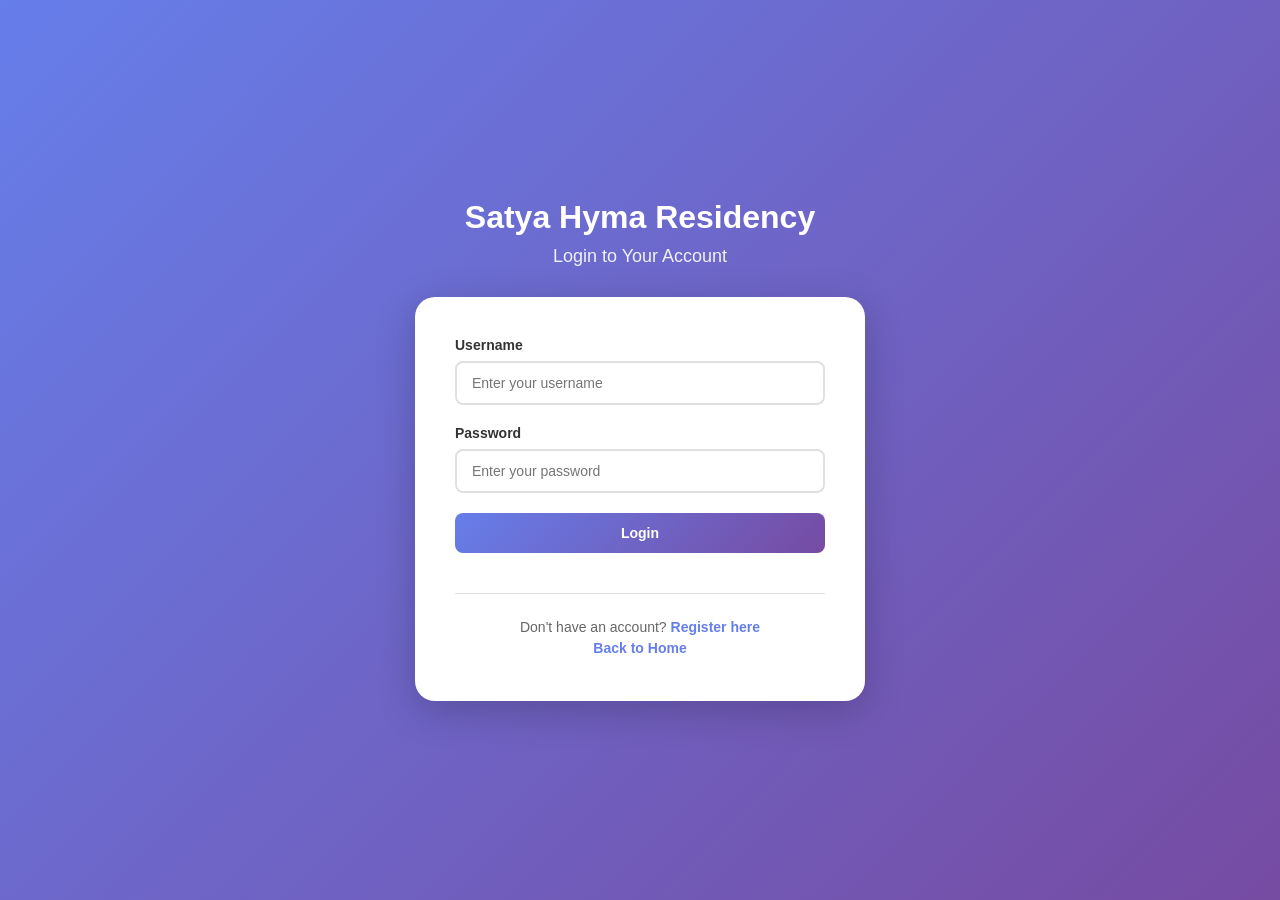
==== src/main/resources/static/login.html @ 8f85c64d "Initial Apartment Management System" ====
<!DOCTYPE html>
<html lang="en">
<head>
    <meta charset="UTF-8">
    <meta name="viewport" content="width=device-width, initial-scale=1.0">
    <title>Login - Satya Hyma Residency</title>
    <link rel="stylesheet" href="css/style.css">
</head>
<body>
    <div class="auth-container">
        <div class="auth-header">
            <h1>Satya Hyma Residency</h1>
            <p>Login to Your Account</p>
        </div>

        <div class="auth-box">
            <form id="loginForm" class="auth-form">
                <div class="form-group">
                    <label for="username">Username</label>
                    <input type="text" id="username" name="username" required
                           placeholder="Enter your username">
                </div>

                <div class="form-group">
                    <label for="password">Password</label>
                    <input type="password" id="password" name="password" required
                           placeholder="Enter your password">
                </div>

                <button type="submit" class="btn btn-primary btn-full">Login</button>

                <div class="auth-footer">
                    <p>Don't have an account? <a href="register.html">Register here</a></p>
                    <p><a href="index.html">Back to Home</a></p>
                </div>
            </form>

            <div id="message" class="message"></div>
        </div>
    </div>

    <script>
        document.getElementById('loginForm').addEventListener('submit', async function(e) {
            e.preventDefault();
            
            const username = document.getElementById('username').value;
            const password = document.getElementById('password').value;
            const messageDiv = document.getElementById('message');
            
            console.log('Attempting login for:', username);
            
            try {
                const response = await fetch('/api/auth/manual-login?username=' + encodeURIComponent(username) + '&password=' + encodeURIComponent(password), {
                    method: 'POST'
                });
                
                const result = await response.json();
                
                console.log('Login response:', result);
                
                if (response.ok) {
                    messageDiv.textContent = 'Login successful! Redirecting to dashboard...';
                    messageDiv.className = 'message success';
                    console.log('Redirecting to:', result.redirectUrl);
                    setTimeout(() => {
                        window.location.href = result.redirectUrl;
                    }, 2000);
                } else {
                    messageDiv.textContent = result.error || 'Login failed';
                    messageDiv.className = 'message error';
                    console.error('Login failed:', result);
                }
            } catch (error) {
                messageDiv.textContent = 'An error occurred: ' + error.message;
                messageDiv.className = 'message error';
                console.error('Error:', error);
            }
        });
    </script>
</body>
</html>
---- src/main/resources/static/css/style.css ----
/* Global Styles */
* {
    margin: 0;
    padding: 0;
    box-sizing: border-box;
}

body {
    font-family: 'Segoe UI', Tahoma, Geneva, Verdana, sans-serif;
    background: linear-gradient(135deg, #667eea 0%, #764ba2 100%);
    min-height: 100vh;
    color: #333;
}

/* Landing Page */
.landing-container {
    min-height: 100vh;
    display: flex;
    flex-direction: column;
}

.landing-header {
    background: rgba(255, 255, 255, 0.95);
    padding: 20px 40px;
    display: flex;
    justify-content: space-between;
    align-items: center;
    box-shadow: 0 2px 10px rgba(0, 0, 0, 0.1);
}

.logo h1 {
    color: #667eea;
    font-size: 28px;
    margin-bottom: 5px;
}

.logo p {
    color: #666;
    font-size: 14px;
}

.landing-nav {
    display: flex;
    gap: 15px;
}

.landing-hero {
    flex: 1;
    display: flex;
    align-items: center;
    justify-content: center;
    padding: 60px 20px;
}

.hero-content {
    background: rgba(255, 255, 255, 0.95);
    padding: 50px;
    border-radius: 20px;
    max-width: 900px;
    text-align: center;
    box-shadow: 0 10px 40px rgba(0, 0, 0, 0.2);
}

.hero-content h2 {
    color: #667eea;
    font-size: 36px;
    margin-bottom: 20px;
}

.hero-content p {
    color: #666;
    font-size: 18px;
    margin-bottom: 40px;
}

.hero-features {
    display: grid;
    grid-template-columns: repeat(3, 1fr);
    gap: 30px;
    margin-bottom: 40px;
}

.feature-card {
    background: linear-gradient(135deg, #667eea 0%, #764ba2 100%);
    color: white;
    padding: 30px;
    border-radius: 15px;
    text-align: left;
}

.feature-card h3 {
    font-size: 20px;
    margin-bottom: 10px;
}

.feature-card p {
    color: rgba(255, 255, 255, 0.9);
    font-size: 14px;
}

.hero-actions {
    display: flex;
    gap: 20px;
    justify-content: center;
}

.landing-footer {
    background: rgba(255, 255, 255, 0.95);
    text-align: center;
    padding: 20px;
    color: #666;
}

/* Auth Pages */
.auth-container {
    min-height: 100vh;
    display: flex;
    flex-direction: column;
    align-items: center;
    justify-content: center;
    padding: 20px;
}

.auth-header {
    text-align: center;
    margin-bottom: 30px;
    color: white;
}

.auth-header h1 {
    font-size: 32px;
    margin-bottom: 10px;
}

.auth-header p {
    font-size: 18px;
    opacity: 0.9;
}

.auth-box {
    background: white;
    padding: 40px;
    border-radius: 20px;
    box-shadow: 0 10px 40px rgba(0, 0, 0, 0.2);
    width: 100%;
    max-width: 450px;
}

.auth-form {
    display: flex;
    flex-direction: column;
    gap: 20px;
}

.form-group {
    display: flex;
    flex-direction: column;
    gap: 8px;
}

.form-group label {
    font-weight: 600;
    color: #333;
    font-size: 14px;
}

.form-group input,
.form-group select,
.form-group textarea {
    padding: 12px 15px;
    border: 2px solid #e0e0e0;
    border-radius: 8px;
    font-size: 14px;
    transition: border-color 0.3s;
}

.form-group input:focus,
.form-group select:focus,
.form-group textarea:focus {
    outline: none;
    border-color: #667eea;
}

.form-help {
    font-size: 12px;
    color: #666;
    margin-top: -5px;
}

/* Buttons */
.btn {
    padding: 12px 24px;
    border: none;
    border-radius: 8px;
    font-size: 14px;
    font-weight: 600;
    cursor: pointer;
    transition: all 0.3s;
    text-decoration: none;
    display: inline-block;
    text-align: center;
}

.btn-primary {
    background: linear-gradient(135deg, #667eea 0%, #764ba2 100%);
    color: white;
}

.btn-primary:hover {
    transform: translateY(-2px);
    box-shadow: 0 5px 20px rgba(102, 126, 234, 0.4);
}

.btn-secondary {
    background: #f0f0f0;
    color: #333;
}

.btn-secondary:hover {
    background: #e0e0e0;
}

.btn-full {
    width: 100%;
}

.btn-large {
    padding: 15px 40px;
    font-size: 16px;
}

.auth-footer {
    text-align: center;
    margin-top: 20px;
    padding-top: 20px;
    border-top: 1px solid #e0e0e0;
}

.auth-footer p {
    font-size: 14px;
    color: #666;
    margin: 5px 0;
}

.auth-footer a {
    color: #667eea;
    text-decoration: none;
    font-weight: 600;
}

.auth-footer a:hover {
    text-decoration: underline;
}

/* Dashboard */
.dashboard-container {
    min-height: 100vh;
    display: flex;
    flex-direction: column;
    background: #f5f5f5;
}

.dashboard-header {
    background: linear-gradient(135deg, #667eea 0%, #764ba2 100%);
    color: white;
    padding: 20px 40px;
    display: flex;
    justify-content: space-between;
    align-items: center;
    box-shadow: 0 2px 10px rgba(0, 0, 0, 0.1);
}

.header-left h1 {
    font-size: 24px;
    margin-bottom: 5px;
}

.user-role {
    font-size: 14px;
    opacity: 0.9;
}

.header-right {
    display: flex;
    align-items: center;
    gap: 20px;
}

.username {
    font-size: 16px;
    font-weight: 600;
}

.dashboard-nav {
    background: white;
    padding: 0 40px;
    display: flex;
    gap: 5px;
    box-shadow: 0 2px 5px rgba(0, 0, 0, 0.05);
    overflow-x: auto;
}

.nav-btn {
    padding: 15px 25px;
    background: none;
    border: none;
    font-size: 14px;
    font-weight: 600;
    color: #666;
    cursor: pointer;
    transition: all 0.3s;
    border-bottom: 3px solid transparent;
    white-space: nowrap;
}

.nav-btn:hover {
    color: #667eea;
    background: #f5f5f5;
}

.nav-btn.active {
    color: #667eea;
    border-bottom-color: #667eea;
}

.badge {
    background: #ff4757;
    color: white;
    padding: 2px 8px;
    border-radius: 10px;
    font-size: 12px;
    margin-left: 5px;
}

.dashboard-content {
    flex: 1;
    padding: 40px;
    overflow-y: auto;
}

.tab-content {
    display: none;
}

.tab-content.active {
    display: block;
}

.tab-content h2 {
    color: #333;
    margin-bottom: 20px;
    font-size: 24px;
}

/* Lists */
.announcements-list,
.payments-list,
.expenses-list,
.reports-list,
.notifications-list {
    display: flex;
    flex-direction: column;
    gap: 15px;
}

.announcement-card,
.payment-card,
.expense-card,
.report-card,
.notification-card {
    background: white;
    padding: 20px;
    border-radius: 10px;
    box-shadow: 0 2px 5px rgba(0, 0, 0, 0.1);
    transition: transform 0.3s;
}

.announcement-card:hover,
.payment-card:hover,
.expense-card:hover,
.report-card:hover,
.notification-card:hover {
    transform: translateY(-2px);
    box-shadow: 0 5px 15px rgba(0, 0, 0, 0.15);
}

.announcement-header,
.payment-header,
.expense-header,
.report-header,
.notification-header {
    display: flex;
    justify-content: space-between;
    align-items: center;
    margin-bottom: 10px;
}

.announcement-title,
.payment-title,
.expense-title,
.report-title,
.notification-title,
.complaint-title {
    font-size: 18px;
    font-weight: 600;
    color: #333;
}

.announcement-date,
.payment-date,
.expense-date,
.report-date,
.notification-date,
.complaint-date {
    font-size: 12px;
    color: #666;
}

.announcement-content,
.payment-content,
.expense-content,
.report-content,
.notification-content,
.complaint-description,
.complaint-category,
.complaint-resolution {
    color: #666;
    font-size: 14px;
    line-height: 1.6;
}

.announcement-type,
.payment-status,
.expense-category,
.report-status,
.notification-type,
.complaint-status {
    display: inline-block;
    padding: 4px 12px;
    border-radius: 15px;
    font-size: 12px;
    font-weight: 600;
    margin-top: 10px;
}

.complaint-status.status-pending {
    background: #fff3e0;
    color: #f57c00;
}

.complaint-status.status-in_progress {
    background: #e3f2fd;
    color: #1976d2;
}

.complaint-status.status-resolved {
    background: #e8f5e9;
    color: #388e3c;
}

.complaint-status.status-rejected {
    background: #ffebee;
    color: #d32f2f;
}

.complaint-card {
    background: white;
    border-radius: 8px;
    padding: 20px;
    margin-bottom: 15px;
    box-shadow: 0 2px 4px rgba(0,0,0,0.1);
}

.complaint-header {
    display: flex;
    justify-content: space-between;
    align-items: center;
    margin-bottom: 10px;
}

.complaint-actions {
    margin-top: 15px;
    display: flex;
    gap: 10px;
}

.btn-small {
    padding: 5px 10px;
    font-size: 12px;
}

.announcement-type {
    background: #e3f2fd;
    color: #1976d2;
}

.payment-status {
    background: #e8f5e9;
    color: #388e3c;
}

.payment-status.pending {
    background: #fff3e0;
    color: #f57c00;
}

.payment-status.failed {
    background: #ffebee;
    color: #d32f2f;
}

.expense-category {
    background: #f3e5f5;
    color: #7b1fa2;
}

.report-status {
    background: #e8f5e9;
    color: #388e3c;
}

.notification-type {
    background: #e3f2fd;
    color: #1976d2;
}

.notification-card.unread {
    border-left: 4px solid #667eea;
}

/* Payment Actions */
.payment-actions {
    margin-bottom: 20px;
}

/* Filter Section */
.filter-section {
    display: flex;
    gap: 15px;
    align-items: center;
    margin-bottom: 20px;
    flex-wrap: wrap;
}

.filter-section label {
    font-weight: 600;
    color: #333;
}

.filter-section select,
.filter-section input {
    padding: 8px 12px;
    border: 2px solid #e0e0e0;
    border-radius: 5px;
    font-size: 14px;
}

/* Modal */
.modal {
    display: none;
    position: fixed;
    top: 0;
    left: 0;
    width: 100%;
    height: 100%;
    background: rgba(0, 0, 0, 0.5);
    z-index: 1000;
    align-items: center;
    justify-content: center;
}

.modal.active {
    display: flex;
}

.modal-content {
    background: white;
    padding: 30px;
    border-radius: 15px;
    max-width: 500px;
    width: 90%;
    max-height: 90vh;
    overflow-y: auto;
}

.modal-header {
    display: flex;
    justify-content: space-between;
    align-items: center;
    margin-bottom: 20px;
}

.modal-header h2 {
    color: #333;
    font-size: 20px;
}

.close-btn {
    background: none;
    border: none;
    font-size: 28px;
    cursor: pointer;
    color: #666;
}

.close-btn:hover {
    color: #333;
}

.modal-form {
    display: flex;
    flex-direction: column;
    gap: 15px;
}

/* Report Preview */
.report-preview {
    background: white;
    padding: 30px;
    border-radius: 10px;
    margin-top: 20px;
    box-shadow: 0 2px 5px rgba(0, 0, 0, 0.1);
}

.report-summary {
    display: grid;
    grid-template-columns: repeat(2, 1fr);
    gap: 20px;
    margin-bottom: 20px;
}

.report-item {
    background: #f5f5f5;
    padding: 15px;
    border-radius: 8px;
}

.report-item label {
    font-size: 12px;
    color: #666;
    display: block;
    margin-bottom: 5px;
}

.report-item value {
    font-size: 20px;
    font-weight: 600;
    color: #333;
}

.report-actions {
    display: flex;
    gap: 10px;
    margin-top: 20px;
}

/* Message */
.message {
    display: none;
    padding: 15px;
    border-radius: 8px;
    margin-top: 20px;
    text-align: center;
}

.message.success {
    display: block;
    background: #e8f5e9;
    color: #388e3c;
    border: 1px solid #c8e6c9;
}

.message.error {
    display: block;
    background: #ffebee;
    color: #d32f2f;
    border: 1px solid #ffcdd2;
}

.message.info {
    display: block;
    background: #e3f2fd;
    color: #1976d2;
    border: 1px solid #bbdefb;
}

/* Responsive */
@media (max-width: 768px) {
    .landing-header {
        flex-direction: column;
        gap: 20px;
        padding: 20px;
    }

    .hero-features {
        grid-template-columns: 1fr;
    }

    .hero-actions {
        flex-direction: column;
    }

    .auth-box {
        padding: 30px 20px;
    }

    .dashboard-header {
        flex-direction: column;
        gap: 15px;
        padding: 20px;
    }

    .dashboard-nav {
        padding: 0 20px;
    }

    .dashboard-content {
        padding: 20px;
    }

    .report-summary {
        grid-template-columns: 1fr;
    }

    .filter-section {
        flex-direction: column;
        align-items: flex-start;
    }
}
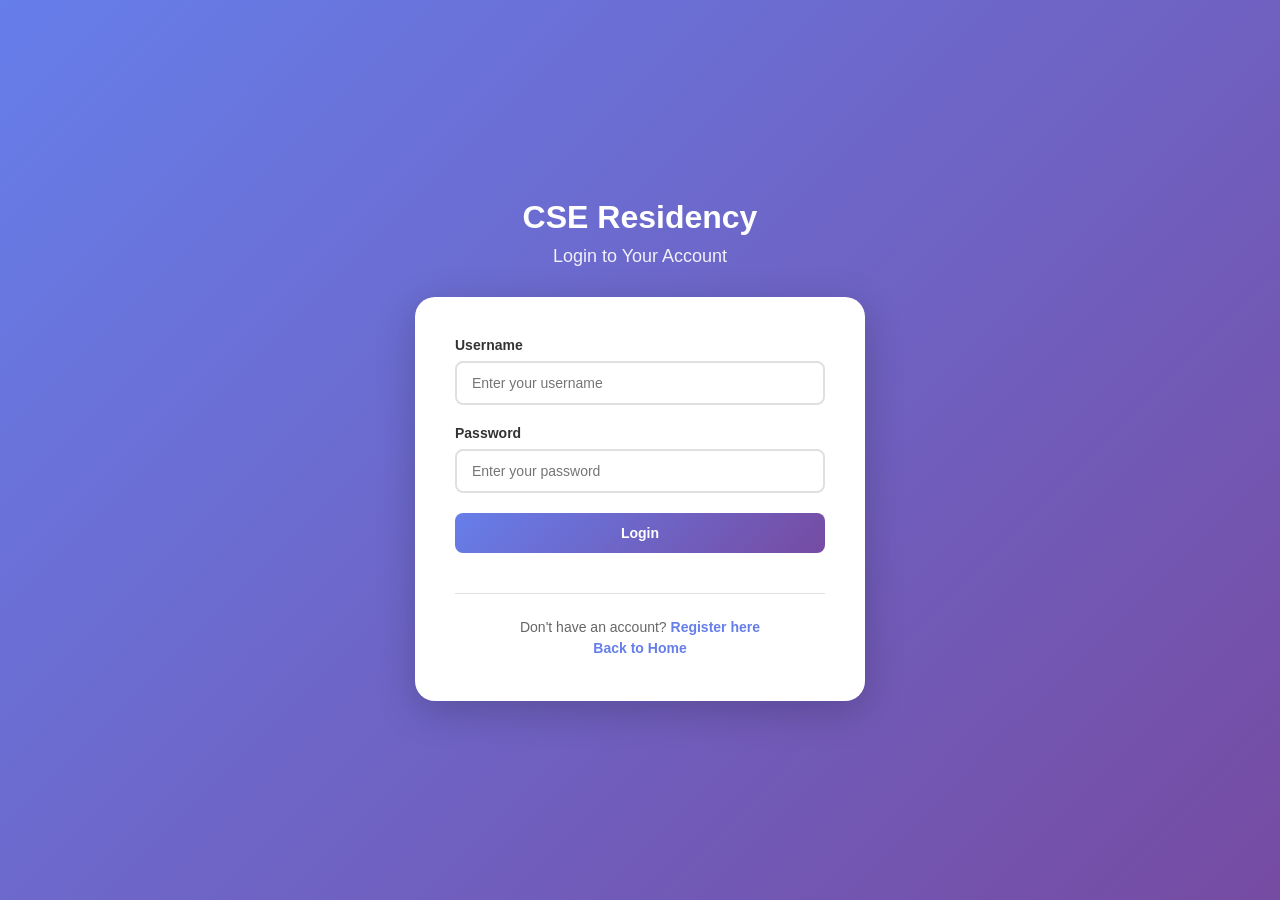
==== commit fa80c8bb: "Update title and header for login page" ====
--- a/src/main/resources/static/login.html
+++ b/src/main/resources/static/login.html
@@ -3,13 +3,13 @@
 <head>
     <meta charset="UTF-8">
     <meta name="viewport" content="width=device-width, initial-scale=1.0">
-    <title>Login - Satya Hyma Residency</title>
+    <title>Login - CSE Residency</title>
     <link rel="stylesheet" href="css/style.css">
 </head>
 <body>
     <div class="auth-container">
         <div class="auth-header">
-            <h1>Satya Hyma Residency</h1>
+            <h1>CSE Residency</h1>
             <p>Login to Your Account</p>
         </div>
 
